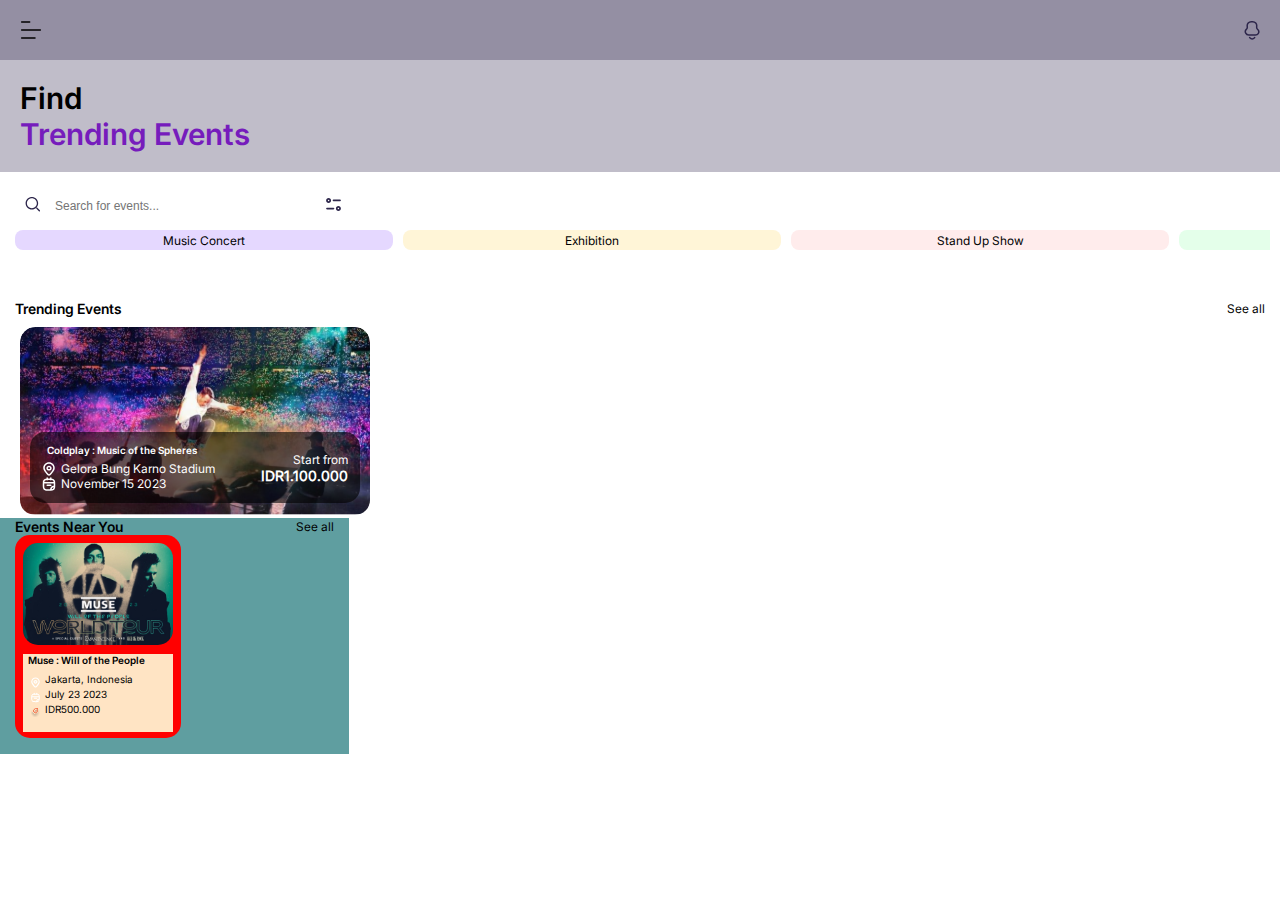
==== index.html @ 438330a9 "feat: :building_construction: Construction continues on the modeling of the main page." ====
<!DOCTYPE html>
<html lang="en">
<head>
    <meta charset="UTF-8">
    <meta name="viewport" content="width=device-width, initial-scale=1.0">
    <title>Conciertos-Conectados</title>
    <link rel="stylesheet" href="/css/style.css">
</head>
<body>
    <header class="header">
            <div class="menu" >
                <img src="/storage/icons/menu.svg" class="menu-logo" >
                <img src="/storage/icons/notificacion.svg" class="notificaciones" >
            </div>
            <div class="header-content">
                <h1 class="h1-f">Find</h1>
                <h1 class="h1-t">Trending Events</h1>
            </div>
    </header>
    <section class="search">
        <form action="/buscar" method="GET">
            <button type="submit" class="bnt-search">
                <img src="/storage/icons/lupa.svg" class="search-icon">
            </button>
            <input type="text" name="query" class="barraBusqueda" placeholder="Search for events...">
            <button type="submit" class="bnt-search">
                <img src="/storage/icons/Vector-2.svg" class="search-icon">
            </button>
        </form>
        <div class="carrusel-container">
            <div class="carrusel"> 
                <div class="music">Music Concert</div>
                <div class="exhibi">Exhibition</div>
                <div class="stand">Stand Up Show</div>
                <div class="theater">Theater</div>
                <div class="music">Music Concert</div>
                <div class="exhibi">Exhibition</div>
                <div class="stand">Stand Up Show</div>
                <div class="theater">Theater</div>
            </div>
        </div>
    </section>
    <section class="events">
        <div class="trending">
            <span>Trending Events</span>
            <p>See all</p>
        </div>
        <div class="carrusel-container">
            <!-- Tarjeta 1 -->
            <div class="carrusel-img">
                <img src="/storage/img/Rectangle 4105.svg" class="img-grande">
                <div class="info-overlay">
                    <div class="event-details">
                        <span class="event-title">Coldplay : Music of the Spheres</span>
                        <div class="event-info">
                            <img src="/storage/icons/ubica.svg">
                            <p>Gelora Bung Karno Stadium</p>
                        </div>
                        <div class="event-info">
                            <img src="/storage/icons/calendario.svg">
                            <p>November 15 2023</p>
                        </div>
                    </div>
                    <div class="precio">
                        <p>Start from</p>
                        <span>IDR1.100.000</span>
                    </div>
                </div>
            </div>
        </div>
    </section>
    <section class="events-near">
        <div class="trending">
            <span>Events Near You</span>
            <p>See all</p>
        </div>
        <div class="mause">
            <div class="content-event"> 
                <img src="/storage/img/Rectangle 4108.svg" alt="">
                <div class="info-event">
                    <div class="event-details">
                        <span class="event-title">Muse : Will of the People</span>
                        <div class="info-event-near">
                            <img src="/storage/icons/ubica.svg">
                            <p>Jakarta, Indonesia</p>
                        </div>
                        <div class="info-event-near">
                            <img src="/storage/icons/calendario.svg">
                            <p>July 23 2023</p>
                        </div>
                        <div class="info-event-near">
                            <img src="/storage/icons/etiqueta.svg">
                            <p>IDR500.000</p>
                        </div>
                    </div>
                </div>
        </div>
        </div>
        <!-- <div class="where">
            <img src="#" alt="">
            <div class="info-overlay">
                    <div class="event-details">
                    <span class="event-title">One Direction : Where We Are</span>
                    <div class="event-info">
                        <img src="/storage/icons/ubica.svg">
                        <p>Jakarta, Indonesia</p>
                    </div>
                    <div class="event-info">
                        <img src="/storage/icons/calendario.svg">
                        <p>Oct 29 2023</p>
                    </div>
                    <div class="event-info">
                        <img src="/storage/icons/etiqueta.svg">
                        <p>IDR800.000</p>
                    </div>
                </div>
            </div>
        </div> -->
    </section>
</body>
</html>
---- css/style.css ----
@import url(/css/variables.css);

@keyframes mover {
    0% {
      transform: translateX(0);
    }
    50% {
      transform: translateX(-50%);
    }
    100% {
      transform: translateX(-100%);
    }
  }
*{
    margin: 0;
    padding: 0;
    box-sizing: border-box;

}
.header{

    /* align-items: center; */
    background-color: var(--color-blue-30);
}
.menu{
    display: flex;
    justify-content: space-between;
    align-items: center;
    padding: 20px 20px;
    background-color: var(--color-blue-30);
}
.header-content {
    display: flex;
    flex-direction: column;
    align-items: self-start;
    padding: 20px;
}
.h1-f{
    font-family: Inter-SemiBold;
    font-size: 30px;
    color: var(--color-black);
}
.h1-t{
    font-family: Inter-SemiBold;
    font-size: 30px;
    color: var(--color-purple);
}

/* Asegura que la barra de búsqueda esté alineada a la izquierda */
.search {
    justify-content: flex-start; /* Alinea todo el contenido a la izquierda */
    padding: 10px;
    width: 100%; /* Ocupa todo el ancho disponible */
}

/* Alineación del formulario */
.search form {
    display: flex;
    align-items: center;
    width: 346px
}

/* Input de búsqueda alineado a la izquierda */
.barraBusqueda {

    flex: 1; /* Hace que el input ocupe el espacio disponible */
    border: none;
    font-size: 12px;
    margin-left: 0; /* Elimina el margen izquierdo */
}

/* Botón de búsqueda */
.bnt-search {
    background: none;
    border: none;
    cursor: pointer;
    padding: 15px;
}

/* Tamaño del icono */
.search-icon {
    width: 15px;
    height: 15px;

}

.carrusel-container {
    font-family: Inter-Regular;
    font-size: 12px;
    width: 100%;
    overflow: hidden;
    position: relative;
}
.carrusel {
    display: flex;
    animation: mover 20s linear infinite;
}
.carrusel  div{
    min-width: 30%;
    height: 20px;
    display: flex;
    justify-content: center;
    align-items: center;
    margin: 0 5px;
    border-radius: 8px;
    }
.music {
    background: var(--color-blue-pastel);
}
.exhibi {
    background: var(--color-cream);
}
.stand {
    background: var(--color-pink);
}
.theater {
    background: var(--color-mint);
}
.events {
    margin-top: 40px;

}
.trending {
    margin:0 15px;
    display: flex;
    justify-content: space-between;
    align-items: center;
}
.trending span{
    font-family: "Inter-SemiBold";
    font-size: 14px;
}
.trending p{
    font-family: "Inter-Regular";
    font-size: 12px;

}
.carrusel-img {
    margin-top: 10px;
    margin-left: 20px;
    flex: 0 0 auto;
    width: 90%;
    max-width: 350px;
    position: relative;
    border-radius: 15px;
    overflow: hidden;
    scroll-snap-align: start;
}

.carrusel-img .img-grande {
    width: 100%;
    height: auto;
    border-radius: 15px;
}

/* Fondo oscuro con información dentro de la imagen */
.info-overlay {
    position: absolute;
    bottom: 15px;
    left: 10px;
    right: 10px;
    background: rgba(0, 0, 0, 0.6); /* Fondo oscuro semi-transparente */
    padding: 12px;
    border-radius: 15px;
    color: white;
    display: flex;
    justify-content: space-between;
    align-items: center;
}

/* Información del evento */
.event-details {
    display: flex;
    flex-direction: column;
}

.event-title {
    font-weight: bold;
    font-size: 14px;
    margin-bottom: 5px;
}

.event-info {
    display: flex;
    align-items: center;
    font-size: 12px;
    gap: 5px;
}

.event-info img {
    width: 14px;
    height: 14px;
}

/* Precio */
.precio {
    text-align: right;
    font-size: 12px;
}

.precio span {
    font-weight: bold;
    font-size: 14px;
}
.events-near{
    background: cadetblue;
    width: 349px;
    height: 236px;
    position: relative;
}
.mause{
    margin-left: 15px;
}
.content-event {
    background: red;
    display: flex;
    justify-content: space-between;
    /* align-items: center; */
    height: 203px;
    width: 166px;
    border-radius: 15px;

}
.content-event img{
    position: relative;
    display: flex;
    width: 150px;
    height: 102px;
    border-radius: 15px;    
    margin-top: 8px;
    margin-left: 8px;
    
}

.info-event {
    width: 150px;
    height: 78px;
    position: absolute;
    margin-top: 119px;
    margin-left: 8px;
    background: bisque;
    display: flex;
    justify-content: space-between;
    

}
.info-event img{
    width: 9px;
    height: 11px;
}
.info-event p{
    font-size: 10px;
    font-family: "Inter-Regular";
    margin-left: 5px;
}
.event-details span{
    font-size: 10px;
    font-family: "Inter-SemiBold";
    margin-left: 5px;
}
.info-event-near{
    /* background: blue; */
    height: 15px;
    display: flex;;
    align-items: center;
    font-size: 10px;
    font-family: "Inter-Regular";
    margin-left: 0px;
    margin-top: 0;
}
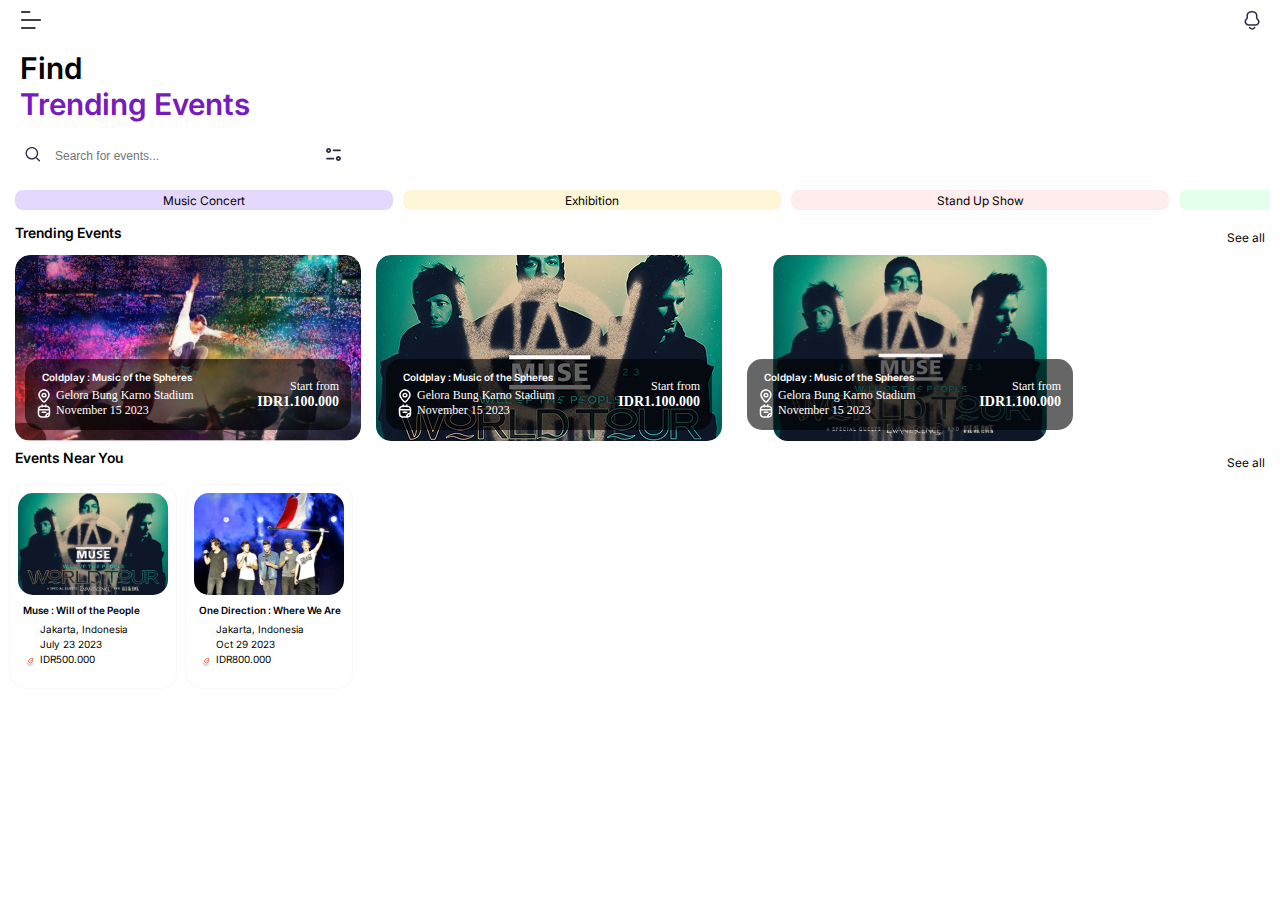
==== commit 0aa086d8: "feat: :construction: Construction continues on the modeling of the main page." ====
--- a/index.html
+++ b/index.html
@@ -40,12 +40,12 @@
             </div>
         </div>
     </section>
+    <div class="trending">
+        <span>Trending Events</span>
+        <p>See all</p>
+    </div>
     <section class="events">
-        <div class="trending">
-            <span>Trending Events</span>
-            <p>See all</p>
-        </div>
-        <div class="carrusel-container">
+        <div class="carrusel-container-event">
             <!-- Tarjeta 1 -->
             <div class="carrusel-img">
                 <img src="/storage/img/Rectangle 4105.svg" class="img-grande">
@@ -68,12 +68,58 @@
                 </div>
             </div>
         </div>
+        <div class="carrusel-container-event">
+            <!-- Tarjeta 2 -->
+            <div class="carrusel-img">
+                <img src="/storage/img/Rectangle 4105.png" class="img-grande">
+                <div class="info-overlay">
+                    <div class="event-details">
+                        <span class="event-title">Coldplay : Music of the Spheres</span>
+                        <div class="event-info">
+                            <img src="/storage/icons/ubica.svg">
+                            <p>Gelora Bung Karno Stadium</p>
+                        </div>
+                        <div class="event-info">
+                            <img src="/storage/icons/calendario.svg">
+                            <p>November 15 2023</p>
+                        </div>
+                    </div>
+                    <div class="precio">
+                        <p>Start from</p>
+                        <span>IDR1.100.000</span>
+                    </div>
+                </div>
+            </div>
+        </div>
+        <div class="carrusel-container-event">
+            <!-- Tarjeta 2 -->
+            <div class="carrusel-img">
+                <img src="/storage/img/Rectangle 4108.svg" class="img-grande">
+                <div class="info-overlay">
+                    <div class="event-details">
+                        <span class="event-title">Coldplay : Music of the Spheres</span>
+                        <div class="event-info">
+                            <img src="/storage/icons/ubica.svg">
+                            <p>Gelora Bung Karno Stadium</p>
+                        </div>
+                        <div class="event-info">
+                            <img src="/storage/icons/calendario.svg">
+                            <p>November 15 2023</p>
+                        </div>
+                    </div>
+                    <div class="precio">
+                        <p>Start from</p>
+                        <span>IDR1.100.000</span>
+                    </div>
+                </div>
+            </div>
+        </div>
     </section>
+    <div class="trending">
+        <span>Events Near You</span>
+        <p>See all</p>
+    </div>
     <section class="events-near">
-        <div class="trending">
-            <span>Events Near You</span>
-            <p>See all</p>
-        </div>
         <div class="mause">
             <div class="content-event"> 
                 <img src="/storage/img/Rectangle 4108.svg" alt="">
@@ -96,26 +142,28 @@
                 </div>
         </div>
         </div>
-        <!-- <div class="where">
-            <img src="#" alt="">
-            <div class="info-overlay">
+        <div class="mause">
+            <div class="content-event"> 
+                <img src="/storage/img/Rectangle 4110.svg" alt="">
+                <div class="info-event">
                     <div class="event-details">
-                    <span class="event-title">One Direction : Where We Are</span>
-                    <div class="event-info">
-                        <img src="/storage/icons/ubica.svg">
-                        <p>Jakarta, Indonesia</p>
-                    </div>
-                    <div class="event-info">
-                        <img src="/storage/icons/calendario.svg">
-                        <p>Oct 29 2023</p>
-                    </div>
-                    <div class="event-info">
-                        <img src="/storage/icons/etiqueta.svg">
-                        <p>IDR800.000</p>
+                        <span class="event-title">One Direction : Where We Are</span>
+                        <div class="info-event-near">
+                            <img src="/storage/icons/ubica.svg">
+                            <p>Jakarta, Indonesia</p>
+                        </div>
+                        <div class="info-event-near">
+                            <img src="/storage/icons/calendario.svg">
+                            <p>Oct 29 2023</p>
+                        </div>
+                        <div class="info-event-near">
+                            <img src="/storage/icons/etiqueta.svg">
+                            <p>IDR800.000</p>
+                        </div>
                     </div>
                 </div>
             </div>
-        </div> -->
+        </div>
     </section>
 </body>
 </html>
--- a/css/style.css
+++ b/css/style.css
@@ -10,6 +10,9 @@
     100% {
       transform: translateX(-100%);
     }
+    200% {
+        transform: translateX(-200%);
+      }
   }
 *{
     margin: 0;
@@ -19,21 +22,18 @@
 }
 .header{
 
-    /* align-items: center; */
-    background-color: var(--color-blue-30);
 }
 .menu{
     display: flex;
     justify-content: space-between;
     align-items: center;
-    padding: 20px 20px;
-    background-color: var(--color-blue-30);
+    padding: 10px 20px;
 }
 .header-content {
     display: flex;
     flex-direction: column;
     align-items: self-start;
-    padding: 20px;
+    padding: 10px 20px;
 }
 .h1-f{
     font-family: Inter-SemiBold;
@@ -50,6 +50,7 @@
 .search {
     justify-content: flex-start; /* Alinea todo el contenido a la izquierda */
     padding: 10px;
+    margin-top: -10px;
     width: 100%; /* Ocupa todo el ancho disponible */
 }
 
@@ -62,7 +63,6 @@
 
 /* Input de búsqueda alineado a la izquierda */
 .barraBusqueda {
-
     flex: 1; /* Hace que el input ocupe el espacio disponible */
     border: none;
     font-size: 12px;
@@ -85,6 +85,7 @@
 }
 
 .carrusel-container {
+    margin-top: 10px;
     font-family: Inter-Regular;
     font-size: 12px;
     width: 100%;
@@ -117,10 +118,13 @@
     background: var(--color-mint);
 }
 .events {
-    margin-top: 40px;
-
+    position: relative;
+    display: flex;
+    width: 100%;
+    overflow: hidden;
 }
 .trending {
+    position: relative;
     margin:0 15px;
     display: flex;
     justify-content: space-between;
@@ -131,35 +135,45 @@
     font-size: 14px;
 }
 .trending p{
+    margin-top: 10px;
     font-family: "Inter-Regular";
     font-size: 12px;
+
+}
+.carrusel-container-event{
+    display: flex;
+    animation: mover 15s linear infinite;
+    
+
 
 }
 .carrusel-img {
     margin-top: 10px;
-    margin-left: 20px;
-    flex: 0 0 auto;
-    width: 90%;
-    max-width: 350px;
-    position: relative;
-    border-radius: 15px;
-    overflow: hidden;
-    scroll-snap-align: start;
+    margin-left: 15px;
+    flex: auto;
+    width: 100%;
+    max-width: 800px;
+    position: relative;
+    border-radius: 15px;
+    overflow: scroll hidden;
+    scroll-snap-align: sta;
+    white-space: nowrap;
+    
+
 }
 
 .carrusel-img .img-grande {
-    width: 100%;
-    height: auto;
-    border-radius: 15px;
-}
-
-/* Fondo oscuro con información dentro de la imagen */
+    width: 346px;
+    height: 186px;
+    border-radius: 15px;
+}
+
 .info-overlay {
     position: absolute;
     bottom: 15px;
     left: 10px;
     right: 10px;
-    background: rgba(0, 0, 0, 0.6); /* Fondo oscuro semi-transparente */
+    background: rgba(0, 0, 0, 0.6); 
     padding: 12px;
     border-radius: 15px;
     color: white;
@@ -203,19 +217,21 @@
     font-size: 14px;
 }
 .events-near{
-    background: cadetblue;
+    display: flex;
     width: 349px;
     height: 236px;
     position: relative;
+    
 }
 .mause{
-    margin-left: 15px;
+    margin-left: 10px;
 }
 .content-event {
-    background: red;
-    display: flex;
-    justify-content: space-between;
-    /* align-items: center; */
+    position: relative;
+    margin-top: 15px;
+    box-shadow: 0px 0px 2px rgba(0, 0, 0, 0.09);
+    display: flex;
+    justify-content: space-between;
     height: 203px;
     width: 166px;
     border-radius: 15px;
@@ -238,7 +254,7 @@
     position: absolute;
     margin-top: 119px;
     margin-left: 8px;
-    background: bisque;
+    /* background: bisque; */
     display: flex;
     justify-content: space-between;
     
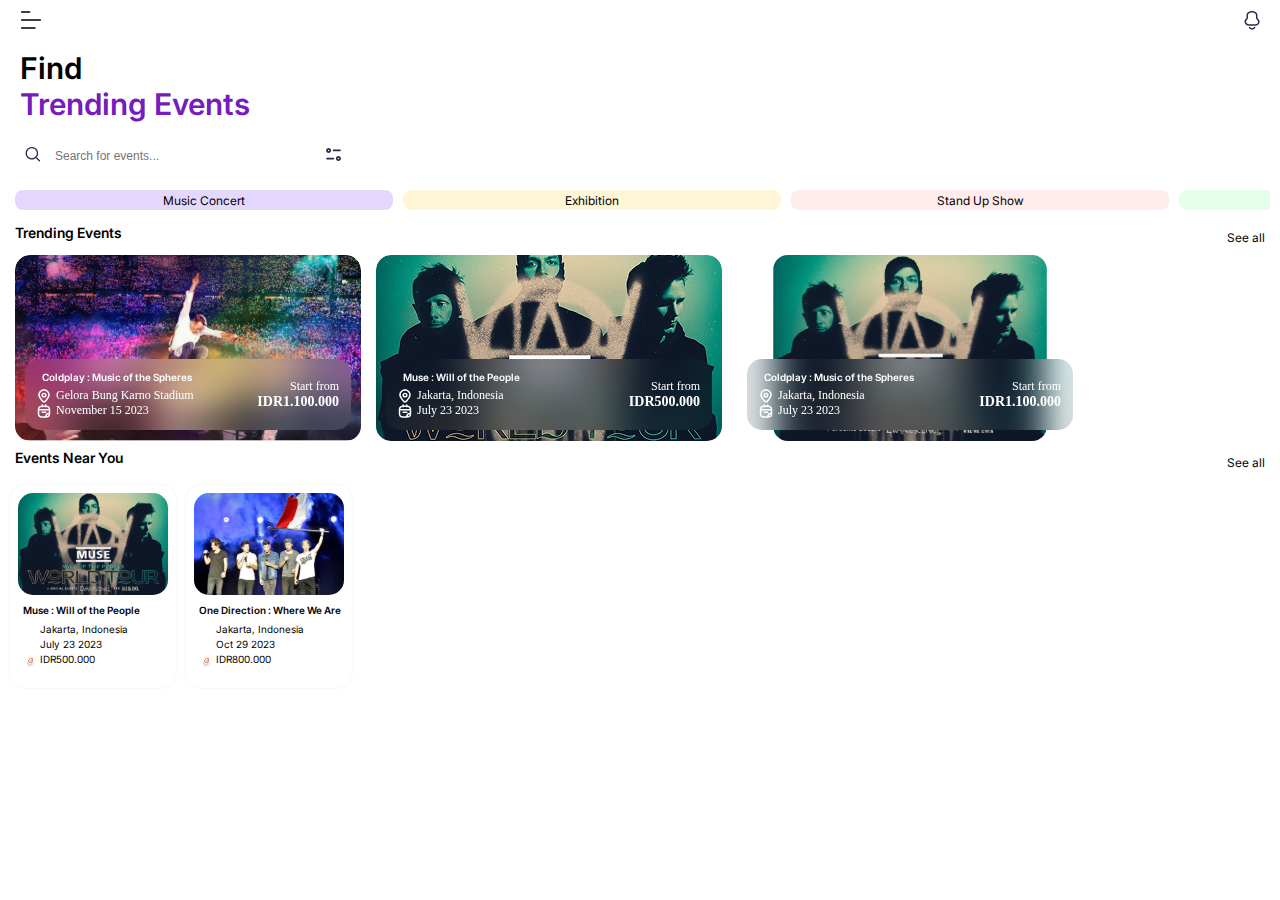
==== commit ea4945c9: "feat: :lipstick: Design improvements are being applied to each of the pages." ====
--- a/index.html
+++ b/index.html
@@ -48,8 +48,9 @@
         <div class="carrusel-container-event">
             <!-- Tarjeta 1 -->
             <div class="carrusel-img">
-                <img src="/storage/img/Rectangle 4105.svg" class="img-grande">
+                <a href="/views/detail.html"><img src="/storage/img/Rectangle 4105.svg" class="img-grande"></a>
                 <div class="info-overlay">
+                    
                     <div class="event-details">
                         <span class="event-title">Coldplay : Music of the Spheres</span>
                         <div class="event-info">
@@ -71,22 +72,22 @@
         <div class="carrusel-container-event">
             <!-- Tarjeta 2 -->
             <div class="carrusel-img">
-                <img src="/storage/img/Rectangle 4105.png" class="img-grande">
+                <a href="/views/detail2.html"><img src="/storage/img/Rectangle 4105.png" class="img-grande"></a>
                 <div class="info-overlay">
                     <div class="event-details">
-                        <span class="event-title">Coldplay : Music of the Spheres</span>
+                        <span class="event-title">Muse : Will of the People</span>
                         <div class="event-info">
                             <img src="/storage/icons/ubica.svg">
-                            <p>Gelora Bung Karno Stadium</p>
+                            <p>Jakarta, Indonesia</p>
                         </div>
                         <div class="event-info">
                             <img src="/storage/icons/calendario.svg">
-                            <p>November 15 2023</p>
+                            <p>July 23 2023</p>
                         </div>
                     </div>
                     <div class="precio">
                         <p>Start from</p>
-                        <span>IDR1.100.000</span>
+                        <span>IDR500.000</span>
                     </div>
                 </div>
             </div>
@@ -100,11 +101,11 @@
                         <span class="event-title">Coldplay : Music of the Spheres</span>
                         <div class="event-info">
                             <img src="/storage/icons/ubica.svg">
-                            <p>Gelora Bung Karno Stadium</p>
+                            <p>Jakarta, Indonesia</p>
                         </div>
                         <div class="event-info">
                             <img src="/storage/icons/calendario.svg">
-                            <p>November 15 2023</p>
+                            <p>July 23 2023</p>
                         </div>
                     </div>
                     <div class="precio">
--- a/css/style.css
+++ b/css/style.css
@@ -23,6 +23,10 @@
 .header{
 
 }
+body {
+    justify-content: center;
+    margin-left: px;
+}
 .menu{
     display: flex;
     justify-content: space-between;
@@ -173,7 +177,8 @@
     bottom: 15px;
     left: 10px;
     right: 10px;
-    background: rgba(0, 0, 0, 0.6); 
+    background: transparent; 
+    backdrop-filter: blur(20px);
     padding: 12px;
     border-radius: 15px;
     color: white;
